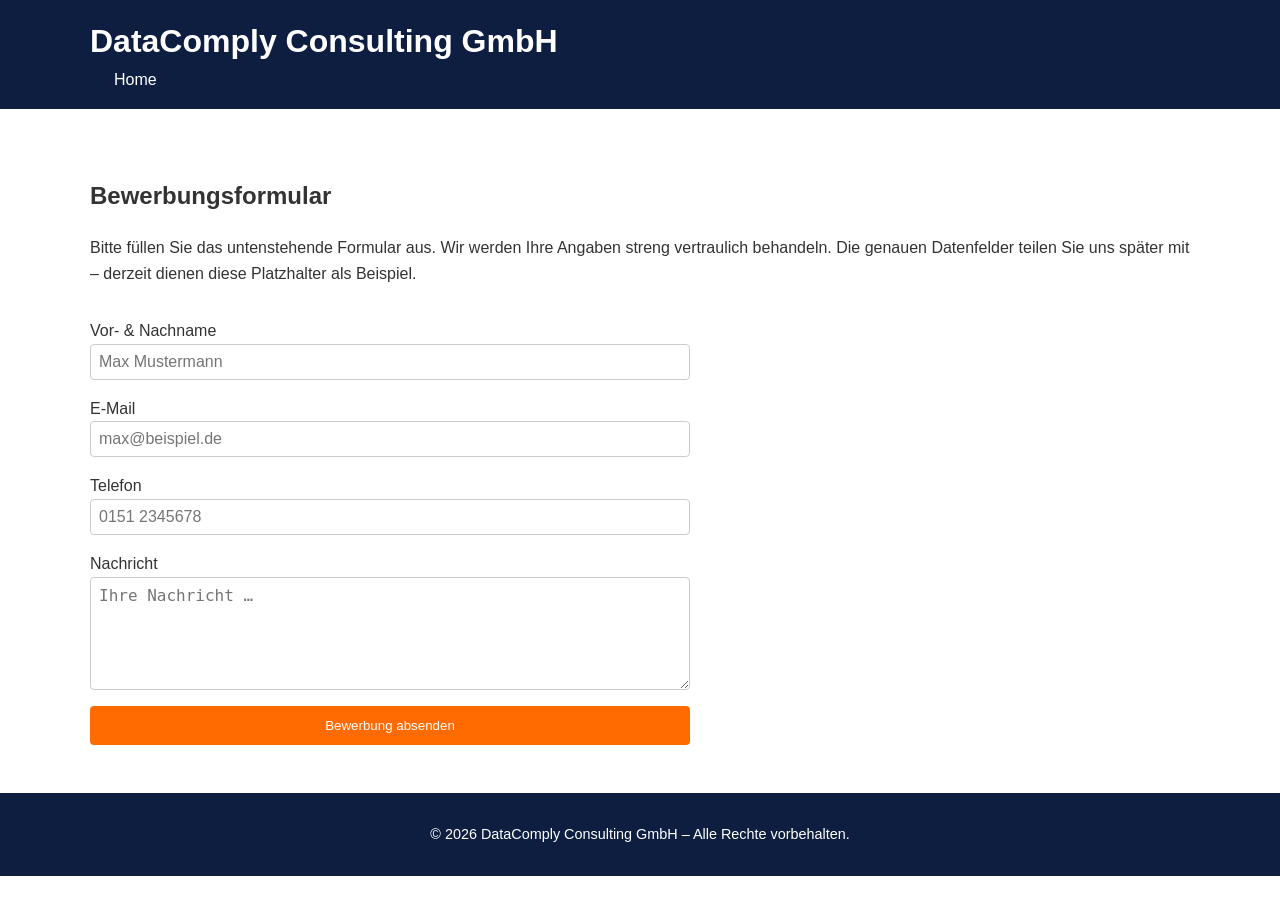
==== bewerbung.html @ 9cd99112 "Create initial website structure with home and application pages Co-authored-by: kontakt <kontakt@it" ====
<!DOCTYPE html>
<html lang="de">
<head>
    <meta charset="UTF-8" />
    <meta http-equiv="X-UA-Compatible" content="IE=edge" />
    <meta name="viewport" content="width=device-width, initial-scale=1.0" />
    <title>Bewerbung – DataComply Consulting GmbH</title>
    <link rel="stylesheet" href="style.css" />
</head>
<body>
    <header class="navbar">
        <div class="container">
            <h1 class="logo">DataComply Consulting GmbH</h1>
            <nav>
                <a href="index.html">Home</a>
            </nav>
        </div>
    </header>

    <section class="section">
        <div class="container">
            <h2>Bewerbungsformular</h2>
            <p>
                Bitte füllen Sie das untenstehende Formular aus. Wir werden Ihre Angaben
                streng vertraulich behandeln. Die genauen Datenfelder teilen Sie uns
                später mit – derzeit dienen diese Platzhalter als Beispiel.
            </p>
            <form action="#" method="post" class="application-form">
                <label>Vor- &amp; Nachname
                    <input type="text" name="name" placeholder="Max Mustermann" required />
                </label>
                <label>E-Mail
                    <input type="email" name="email" placeholder="max@beispiel.de" required />
                </label>
                <label>Telefon
                    <input type="tel" name="phone" placeholder="0151 2345678" />
                </label>
                <label>Nachricht
                    <textarea name="message" rows="5" placeholder="Ihre Nachricht …"></textarea>
                </label>
                <!-- Weitere Felder werden später ergänzt -->
                <button type="submit" class="btn btn-primary">Bewerbung absenden</button>
            </form>
        </div>
    </section>

    <footer class="footer">
        <div class="container">
            <p>&copy; <span id="year"></span> DataComply Consulting GmbH – Alle Rechte vorbehalten.</p>
        </div>
    </footer>

    <script>
        document.getElementById("year").textContent = new Date().getFullYear();
    </script>
</body>
</html>
---- style.css ----
/* Basic CSS for DataComply Consulting GmbH */
body {
    margin: 0;
    font-family: "Segoe UI", Roboto, Arial, sans-serif;
    color: #333;
    line-height: 1.6;
}

.container {
    width: 90%;
    max-width: 1100px;
    margin: 0 auto;
}

.navbar {
    background: #0e1e40;
    color: #fff;
    padding: 1rem 0;
}
.navbar .logo {
    margin: 0;
}
.navbar nav a {
    color: #fff;
    margin-left: 1.5rem;
    text-decoration: none;
    font-weight: 500;
}

.hero {
    background: linear-gradient(120deg, #0e1e40, #1b3b7d);
    color: #fff;
    padding: 4rem 0;
    text-align: center;
}
.hero h2 {
    margin-top: 0;
    font-size: 2.5rem;
}
.hero p {
    font-size: 1.1rem;
    margin-bottom: 2rem;
}

.section {
    padding: 3rem 0;
}
.section-alt {
    background: #f7f9fc;
}
.services-list {
    list-style: none;
    padding: 0;
}
.services-list li {
    margin-bottom: 0.75rem;
    padding-left: 1.2rem;
    position: relative;
}
.services-list li::before {
    content: "✔";
    color: #1b3b7d;
    position: absolute;
    left: 0;
}

.footer {
    background: #0e1e40;
    color: #fff;
    text-align: center;
    padding: 1rem 0;
    font-size: 0.9rem;
}

/* Buttons */
.btn {
    display: inline-block;
    padding: 0.75rem 1.5rem;
    border: none;
    border-radius: 4px;
    cursor: pointer;
    text-decoration: none;
}
.btn-primary {
    background: #ff6b00;
    color: #fff;
}
.btn-primary:hover {
    background: #e65f00;
}
.btn-lg {
    font-size: 1.1rem;
}

/* Form */
.application-form {
    display: grid;
    gap: 1rem;
    max-width: 600px;
    margin-top: 2rem;
}
.application-form label {
    display: flex;
    flex-direction: column;
    font-weight: 500;
}
.application-form input,
.application-form textarea {
    padding: 0.5rem;
    font-size: 1rem;
    border: 1px solid #ccc;
    border-radius: 4px;
}
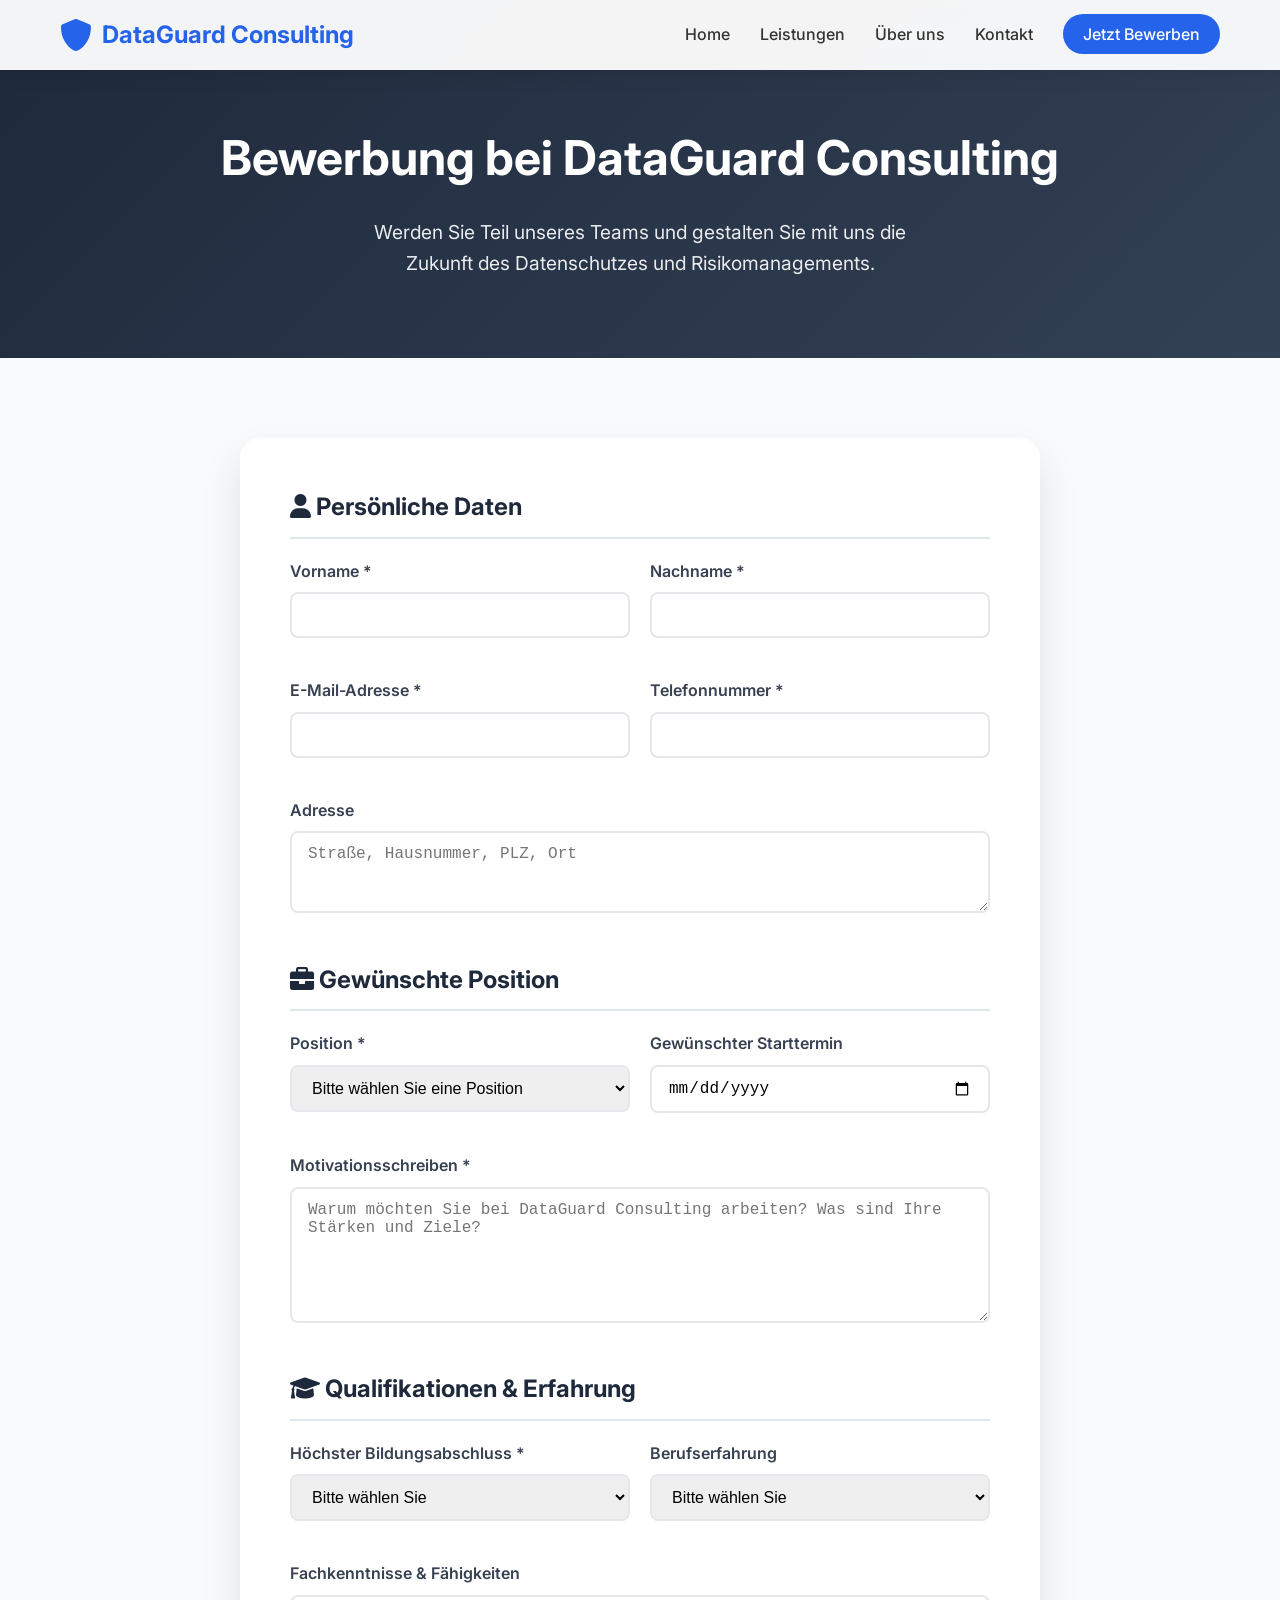
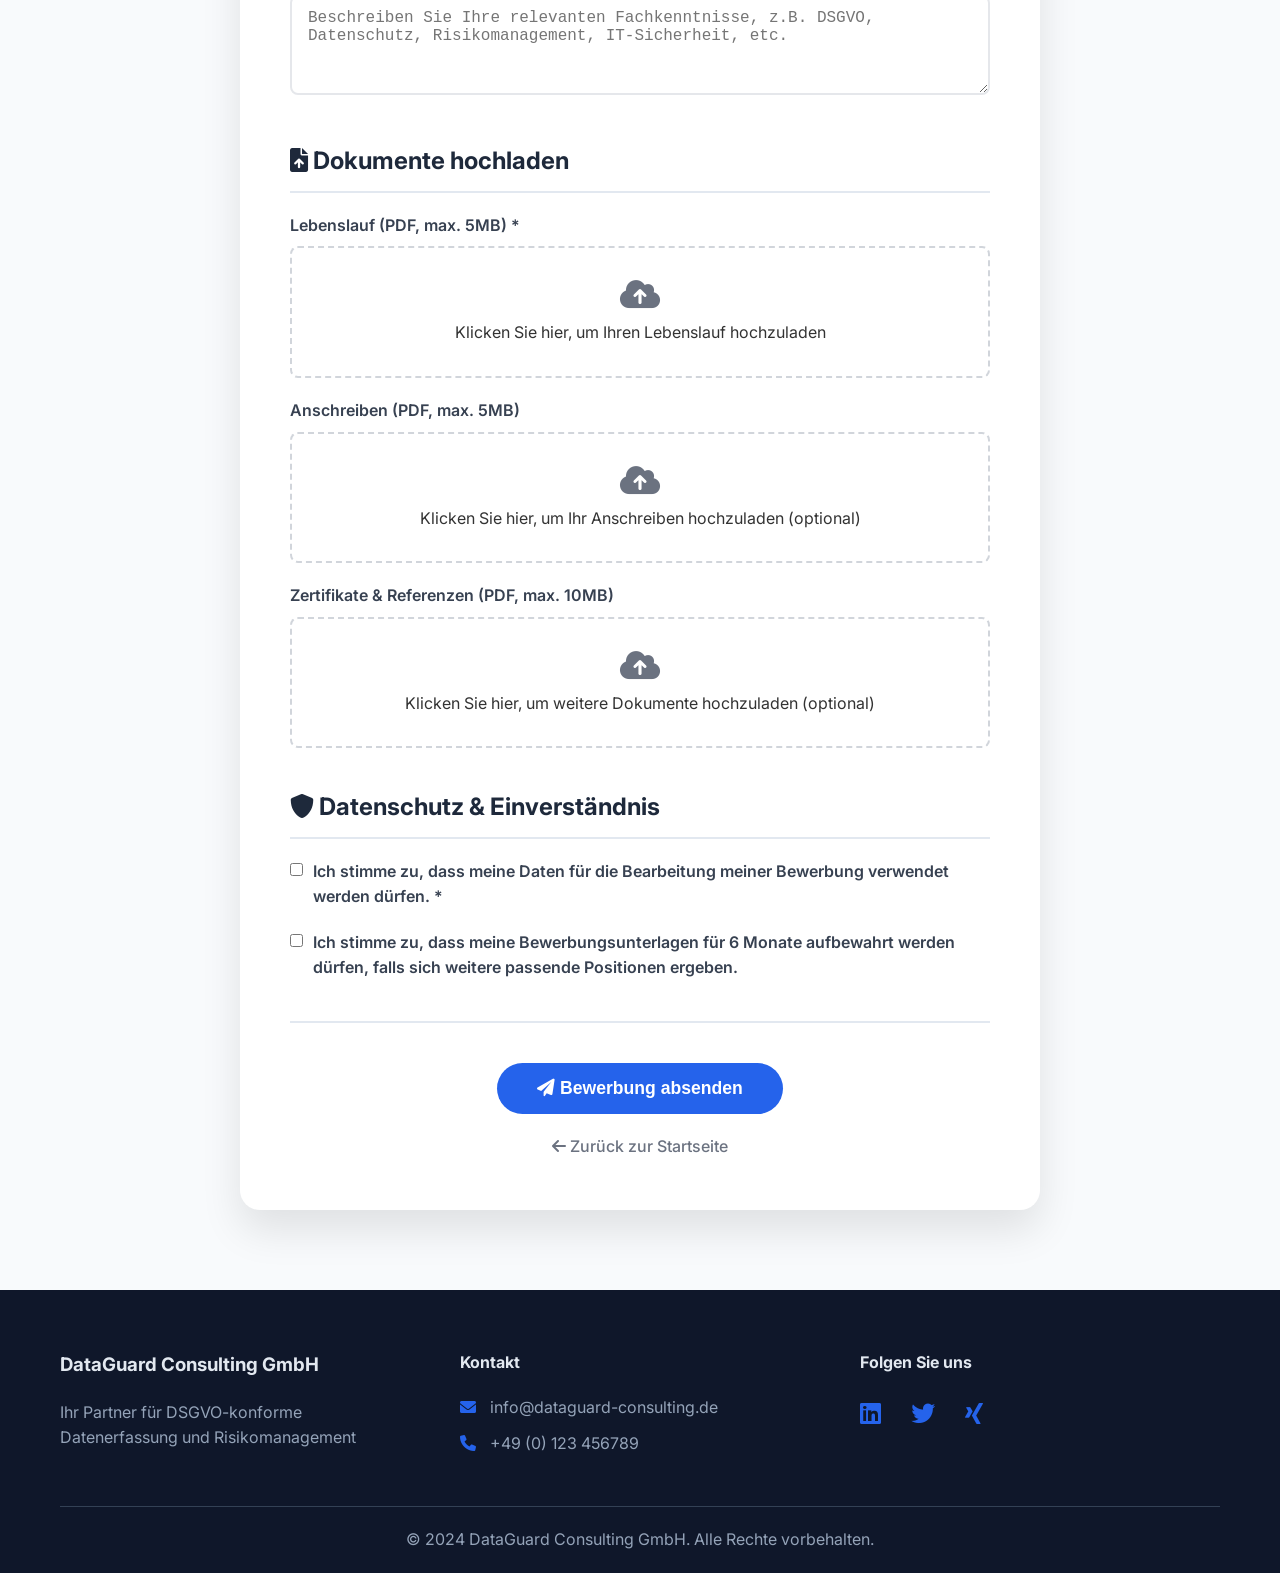
==== commit 4a6ce850: "Create initial project structure with landing page and application form Co-authored-by: kontakt <kon" ====
--- a/bewerbung.html
+++ b/bewerbung.html
@@ -1,57 +1,442 @@
 <!DOCTYPE html>
 <html lang="de">
 <head>
-    <meta charset="UTF-8" />
-    <meta http-equiv="X-UA-Compatible" content="IE=edge" />
-    <meta name="viewport" content="width=device-width, initial-scale=1.0" />
-    <title>Bewerbung – DataComply Consulting GmbH</title>
-    <link rel="stylesheet" href="style.css" />
+    <meta charset="UTF-8">
+    <meta name="viewport" content="width=device-width, initial-scale=1.0">
+    <title>Bewerbung - DataGuard Consulting</title>
+    <link rel="stylesheet" href="styles.css">
+    <link href="https://fonts.googleapis.com/css2?family=Inter:wght@300;400;500;600;700&display=swap" rel="stylesheet">
+    <link rel="stylesheet" href="https://cdnjs.cloudflare.com/ajax/libs/font-awesome/6.0.0/css/all.min.css">
+    <style>
+        .application-hero {
+            background: linear-gradient(135deg, #1e293b, #334155);
+            color: white;
+            padding: 120px 0 80px;
+            text-align: center;
+        }
+        
+        .application-hero h1 {
+            font-size: 3rem;
+            margin-bottom: 20px;
+        }
+        
+        .application-hero p {
+            font-size: 1.2rem;
+            opacity: 0.9;
+            max-width: 600px;
+            margin: 0 auto;
+        }
+        
+        .application-form {
+            padding: 80px 0;
+            background: #f8fafc;
+        }
+        
+        .form-container {
+            max-width: 800px;
+            margin: 0 auto;
+            background: white;
+            padding: 50px;
+            border-radius: 20px;
+            box-shadow: 0 20px 40px rgba(0, 0, 0, 0.1);
+        }
+        
+        .form-section {
+            margin-bottom: 40px;
+        }
+        
+        .form-section h3 {
+            color: #1e293b;
+            margin-bottom: 20px;
+            font-size: 1.5rem;
+            border-bottom: 2px solid #e2e8f0;
+            padding-bottom: 10px;
+        }
+        
+        .form-row {
+            display: grid;
+            grid-template-columns: 1fr 1fr;
+            gap: 20px;
+            margin-bottom: 20px;
+        }
+        
+        .form-group {
+            margin-bottom: 20px;
+        }
+        
+        .form-group label {
+            display: block;
+            margin-bottom: 8px;
+            font-weight: 600;
+            color: #374151;
+        }
+        
+        .form-group input,
+        .form-group select,
+        .form-group textarea {
+            width: 100%;
+            padding: 12px 16px;
+            border: 2px solid #e5e7eb;
+            border-radius: 8px;
+            font-size: 1rem;
+            transition: border-color 0.3s ease;
+        }
+        
+        .form-group input:focus,
+        .form-group select:focus,
+        .form-group textarea:focus {
+            outline: none;
+            border-color: #2563eb;
+            box-shadow: 0 0 0 3px rgba(37, 99, 235, 0.1);
+        }
+        
+        .form-group.full-width {
+            grid-column: 1 / -1;
+        }
+        
+        .file-upload {
+            border: 2px dashed #d1d5db;
+            padding: 30px;
+            text-align: center;
+            border-radius: 8px;
+            cursor: pointer;
+            transition: all 0.3s ease;
+        }
+        
+        .file-upload:hover {
+            border-color: #2563eb;
+            background: #f8fafc;
+        }
+        
+        .file-upload i {
+            font-size: 2rem;
+            color: #6b7280;
+            margin-bottom: 10px;
+        }
+        
+        .submit-section {
+            text-align: center;
+            margin-top: 40px;
+            padding-top: 40px;
+            border-top: 2px solid #e2e8f0;
+        }
+        
+        .btn-submit {
+            background: #2563eb;
+            color: white;
+            padding: 15px 40px;
+            border: none;
+            border-radius: 30px;
+            font-size: 1.1rem;
+            font-weight: 600;
+            cursor: pointer;
+            transition: all 0.3s ease;
+        }
+        
+        .btn-submit:hover {
+            background: #1d4ed8;
+            transform: translateY(-2px);
+            box-shadow: 0 10px 25px rgba(37, 99, 235, 0.3);
+        }
+        
+        .back-link {
+            display: inline-block;
+            margin-top: 20px;
+            color: #6b7280;
+            text-decoration: none;
+            font-weight: 500;
+        }
+        
+        .back-link:hover {
+            color: #2563eb;
+        }
+        
+        @media (max-width: 768px) {
+            .form-container {
+                padding: 30px 20px;
+                margin: 20px;
+            }
+            
+            .form-row {
+                grid-template-columns: 1fr;
+            }
+            
+            .application-hero h1 {
+                font-size: 2.5rem;
+            }
+        }
+    </style>
 </head>
 <body>
-    <header class="navbar">
+    <!-- Navigation -->
+    <nav class="navbar">
+        <div class="nav-container">
+            <div class="nav-logo">
+                <i class="fas fa-shield-alt"></i>
+                <span>DataGuard Consulting</span>
+            </div>
+            <ul class="nav-menu">
+                <li><a href="index.html">Home</a></li>
+                <li><a href="index.html#services">Leistungen</a></li>
+                <li><a href="index.html#about">Über uns</a></li>
+                <li><a href="index.html#contact">Kontakt</a></li>
+                <li><a href="bewerbung.html" class="nav-cta">Jetzt Bewerben</a></li>
+            </ul>
+            <div class="hamburger">
+                <span></span>
+                <span></span>
+                <span></span>
+            </div>
+        </div>
+    </nav>
+
+    <!-- Application Hero -->
+    <section class="application-hero">
         <div class="container">
-            <h1 class="logo">DataComply Consulting GmbH</h1>
-            <nav>
-                <a href="index.html">Home</a>
-            </nav>
-        </div>
-    </header>
-
-    <section class="section">
-        <div class="container">
-            <h2>Bewerbungsformular</h2>
-            <p>
-                Bitte füllen Sie das untenstehende Formular aus. Wir werden Ihre Angaben
-                streng vertraulich behandeln. Die genauen Datenfelder teilen Sie uns
-                später mit – derzeit dienen diese Platzhalter als Beispiel.
-            </p>
-            <form action="#" method="post" class="application-form">
-                <label>Vor- &amp; Nachname
-                    <input type="text" name="name" placeholder="Max Mustermann" required />
-                </label>
-                <label>E-Mail
-                    <input type="email" name="email" placeholder="max@beispiel.de" required />
-                </label>
-                <label>Telefon
-                    <input type="tel" name="phone" placeholder="0151 2345678" />
-                </label>
-                <label>Nachricht
-                    <textarea name="message" rows="5" placeholder="Ihre Nachricht …"></textarea>
-                </label>
-                <!-- Weitere Felder werden später ergänzt -->
-                <button type="submit" class="btn btn-primary">Bewerbung absenden</button>
-            </form>
+            <h1>Bewerbung bei DataGuard Consulting</h1>
+            <p>Werden Sie Teil unseres Teams und gestalten Sie mit uns die Zukunft des Datenschutzes und Risikomanagements.</p>
         </div>
     </section>
 
+    <!-- Application Form -->
+    <section class="application-form">
+        <div class="container">
+            <div class="form-container">
+                <form id="applicationForm" enctype="multipart/form-data">
+                    <!-- Persönliche Daten -->
+                    <div class="form-section">
+                        <h3><i class="fas fa-user"></i> Persönliche Daten</h3>
+                        <div class="form-row">
+                            <div class="form-group">
+                                <label for="firstName">Vorname *</label>
+                                <input type="text" id="firstName" name="firstName" required>
+                            </div>
+                            <div class="form-group">
+                                <label for="lastName">Nachname *</label>
+                                <input type="text" id="lastName" name="lastName" required>
+                            </div>
+                        </div>
+                        <div class="form-row">
+                            <div class="form-group">
+                                <label for="email">E-Mail-Adresse *</label>
+                                <input type="email" id="email" name="email" required>
+                            </div>
+                            <div class="form-group">
+                                <label for="phone">Telefonnummer *</label>
+                                <input type="tel" id="phone" name="phone" required>
+                            </div>
+                        </div>
+                        <div class="form-group full-width">
+                            <label for="address">Adresse</label>
+                            <textarea id="address" name="address" rows="3" placeholder="Straße, Hausnummer, PLZ, Ort"></textarea>
+                        </div>
+                    </div>
+
+                    <!-- Position -->
+                    <div class="form-section">
+                        <h3><i class="fas fa-briefcase"></i> Gewünschte Position</h3>
+                        <div class="form-row">
+                            <div class="form-group">
+                                <label for="position">Position *</label>
+                                <select id="position" name="position" required>
+                                    <option value="">Bitte wählen Sie eine Position</option>
+                                    <option value="datenschutz-berater">Datenschutz-Berater/in</option>
+                                    <option value="risikomanager">Risikomanager/in</option>
+                                    <option value="datenanalyst">Datenanalyst/in</option>
+                                    <option value="compliance-spezialist">Compliance-Spezialist/in</option>
+                                    <option value="it-berater">IT-Berater/in</option>
+                                    <option value="praktikant">Praktikant/in</option>
+                                    <option value="werkstudent">Werkstudent/in</option>
+                                    <option value="sonstiges">Sonstiges</option>
+                                </select>
+                            </div>
+                            <div class="form-group">
+                                <label for="startDate">Gewünschter Starttermin</label>
+                                <input type="date" id="startDate" name="startDate">
+                            </div>
+                        </div>
+                        <div class="form-group full-width">
+                            <label for="motivation">Motivationsschreiben *</label>
+                            <textarea id="motivation" name="motivation" rows="6" placeholder="Warum möchten Sie bei DataGuard Consulting arbeiten? Was sind Ihre Stärken und Ziele?" required></textarea>
+                        </div>
+                    </div>
+
+                    <!-- Qualifikationen -->
+                    <div class="form-section">
+                        <h3><i class="fas fa-graduation-cap"></i> Qualifikationen & Erfahrung</h3>
+                        <div class="form-row">
+                            <div class="form-group">
+                                <label for="education">Höchster Bildungsabschluss *</label>
+                                <select id="education" name="education" required>
+                                    <option value="">Bitte wählen Sie</option>
+                                    <option value="abitur">Abitur</option>
+                                    <option value="fachhochschulreife">Fachhochschulreife</option>
+                                    <option value="bachelor">Bachelor</option>
+                                    <option value="master">Master</option>
+                                    <option value="promotion">Promotion</option>
+                                    <option value="ausbildung">Ausbildung</option>
+                                    <option value="sonstiges">Sonstiges</option>
+                                </select>
+                            </div>
+                            <div class="form-group">
+                                <label for="experience">Berufserfahrung</label>
+                                <select id="experience" name="experience">
+                                    <option value="">Bitte wählen Sie</option>
+                                    <option value="keine">Keine</option>
+                                    <option value="1-2">1-2 Jahre</option>
+                                    <option value="3-5">3-5 Jahre</option>
+                                    <option value="6-10">6-10 Jahre</option>
+                                    <option value="10+">Über 10 Jahre</option>
+                                </select>
+                            </div>
+                        </div>
+                        <div class="form-group full-width">
+                            <label for="skills">Fachkenntnisse & Fähigkeiten</label>
+                            <textarea id="skills" name="skills" rows="4" placeholder="Beschreiben Sie Ihre relevanten Fachkenntnisse, z.B. DSGVO, Datenschutz, Risikomanagement, IT-Sicherheit, etc."></textarea>
+                        </div>
+                    </div>
+
+                    <!-- Dokumente -->
+                    <div class="form-section">
+                        <h3><i class="fas fa-file-upload"></i> Dokumente hochladen</h3>
+                        <div class="form-group full-width">
+                            <label for="cv">Lebenslauf (PDF, max. 5MB) *</label>
+                            <div class="file-upload" onclick="document.getElementById('cv').click()">
+                                <i class="fas fa-cloud-upload-alt"></i>
+                                <p>Klicken Sie hier, um Ihren Lebenslauf hochzuladen</p>
+                                <input type="file" id="cv" name="cv" accept=".pdf" style="display: none;" required>
+                            </div>
+                        </div>
+                        <div class="form-group full-width">
+                            <label for="coverLetter">Anschreiben (PDF, max. 5MB)</label>
+                            <div class="file-upload" onclick="document.getElementById('coverLetter').click()">
+                                <i class="fas fa-cloud-upload-alt"></i>
+                                <p>Klicken Sie hier, um Ihr Anschreiben hochzuladen (optional)</p>
+                                <input type="file" id="coverLetter" name="coverLetter" accept=".pdf" style="display: none;">
+                            </div>
+                        </div>
+                        <div class="form-group full-width">
+                            <label for="certificates">Zertifikate & Referenzen (PDF, max. 10MB)</label>
+                            <div class="file-upload" onclick="document.getElementById('certificates').click()">
+                                <i class="fas fa-cloud-upload-alt"></i>
+                                <p>Klicken Sie hier, um weitere Dokumente hochzuladen (optional)</p>
+                                <input type="file" id="certificates" name="certificates" accept=".pdf" multiple style="display: none;">
+                            </div>
+                        </div>
+                    </div>
+
+                    <!-- Datenschutz -->
+                    <div class="form-section">
+                        <h3><i class="fas fa-shield-alt"></i> Datenschutz & Einverständnis</h3>
+                        <div class="form-group full-width">
+                            <label style="display: flex; align-items: flex-start; gap: 10px; cursor: pointer;">
+                                <input type="checkbox" name="privacyConsent" required style="width: auto; margin-top: 4px;">
+                                <span>Ich stimme zu, dass meine Daten für die Bearbeitung meiner Bewerbung verwendet werden dürfen. *</span>
+                            </label>
+                        </div>
+                        <div class="form-group full-width">
+                            <label style="display: flex; align-items: flex-start; gap: 10px; cursor: pointer;">
+                                <input type="checkbox" name="retentionConsent" style="width: auto; margin-top: 4px;">
+                                <span>Ich stimme zu, dass meine Bewerbungsunterlagen für 6 Monate aufbewahrt werden dürfen, falls sich weitere passende Positionen ergeben.</span>
+                            </label>
+                        </div>
+                    </div>
+
+                    <!-- Submit -->
+                    <div class="submit-section">
+                        <button type="submit" class="btn-submit">
+                            <i class="fas fa-paper-plane"></i> Bewerbung absenden
+                        </button>
+                        <br>
+                        <a href="index.html" class="back-link">
+                            <i class="fas fa-arrow-left"></i> Zurück zur Startseite
+                        </a>
+                    </div>
+                </form>
+            </div>
+        </div>
+    </section>
+
+    <!-- Footer -->
     <footer class="footer">
         <div class="container">
-            <p>&copy; <span id="year"></span> DataComply Consulting GmbH – Alle Rechte vorbehalten.</p>
+            <div class="footer-content">
+                <div class="footer-section">
+                    <h3>DataGuard Consulting GmbH</h3>
+                    <p>Ihr Partner für DSGVO-konforme Datenerfassung und Risikomanagement</p>
+                </div>
+                <div class="footer-section">
+                    <h4>Kontakt</h4>
+                    <p><i class="fas fa-envelope"></i> info@dataguard-consulting.de</p>
+                    <p><i class="fas fa-phone"></i> +49 (0) 123 456789</p>
+                </div>
+                <div class="footer-section">
+                    <h4>Folgen Sie uns</h4>
+                    <div class="social-links">
+                        <a href="#"><i class="fab fa-linkedin"></i></a>
+                        <a href="#"><i class="fab fa-twitter"></i></a>
+                        <a href="#"><i class="fab fa-xing"></i></a>
+                    </div>
+                </div>
+            </div>
+            <div class="footer-bottom">
+                <p>&copy; 2024 DataGuard Consulting GmbH. Alle Rechte vorbehalten.</p>
+            </div>
         </div>
     </footer>
 
+    <script src="script.js"></script>
     <script>
-        document.getElementById("year").textContent = new Date().getFullYear();
+        // File Upload Handling
+        document.addEventListener('DOMContentLoaded', function() {
+            const fileInputs = document.querySelectorAll('input[type="file"]');
+            
+            fileInputs.forEach(input => {
+                input.addEventListener('change', function(e) {
+                    const file = e.target.files[0];
+                    if (file) {
+                        const fileUpload = this.parentElement;
+                        const icon = fileUpload.querySelector('i');
+                        const text = fileUpload.querySelector('p');
+                        
+                        icon.className = 'fas fa-check-circle';
+                        icon.style.color = '#10b981';
+                        text.textContent = `Ausgewählt: ${file.name}`;
+                    }
+                });
+            });
+            
+            // Form Submission
+            document.getElementById('applicationForm').addEventListener('submit', function(e) {
+                e.preventDefault();
+                
+                const formData = new FormData(this);
+                const errors = validateForm(formData);
+                
+                if (errors.length > 0) {
+                    showErrorMessage(errors.join(', '));
+                    return;
+                }
+                
+                // Hier würde normalerweise die Formularverarbeitung stattfinden
+                // Für Demo-Zwecke zeigen wir eine Erfolgsmeldung
+                showSuccessMessage('Vielen Dank für Ihre Bewerbung! Wir werden uns innerhalb von 3-5 Werktagen bei Ihnen melden.');
+                
+                // Formular zurücksetzen
+                this.reset();
+                
+                // File upload Anzeigen zurücksetzen
+                document.querySelectorAll('.file-upload').forEach(upload => {
+                    const icon = upload.querySelector('i');
+                    const text = upload.querySelector('p');
+                    icon.className = 'fas fa-cloud-upload-alt';
+                    icon.style.color = '#6b7280';
+                    text.textContent = upload.querySelector('input').hasAttribute('required') ? 
+                        'Klicken Sie hier, um Ihre Datei hochzuladen' : 
+                        'Klicken Sie hier, um Ihre Datei hochzuladen (optional)';
+                });
+            });
+        });
     </script>
 </body>
 </html>
--- a/styles.css
+++ b/styles.css
@@ -0,0 +1,422 @@
+/* Reset und Basis-Styles */
+* {
+    margin: 0;
+    padding: 0;
+    box-sizing: border-box;
+}
+
+body {
+    font-family: 'Inter', sans-serif;
+    line-height: 1.6;
+    color: #333;
+    overflow-x: hidden;
+}
+
+.container {
+    max-width: 1200px;
+    margin: 0 auto;
+    padding: 0 20px;
+}
+
+/* Navigation */
+.navbar {
+    background: rgba(255, 255, 255, 0.95);
+    backdrop-filter: blur(10px);
+    position: fixed;
+    top: 0;
+    width: 100%;
+    z-index: 1000;
+    box-shadow: 0 2px 20px rgba(0, 0, 0, 0.1);
+    transition: all 0.3s ease;
+}
+
+.nav-container {
+    max-width: 1200px;
+    margin: 0 auto;
+    padding: 0 20px;
+    display: flex;
+    justify-content: space-between;
+    align-items: center;
+    height: 70px;
+}
+
+.nav-logo {
+    display: flex;
+    align-items: center;
+    gap: 10px;
+    font-size: 1.5rem;
+    font-weight: 700;
+    color: #2563eb;
+}
+
+.nav-logo i {
+    font-size: 2rem;
+}
+
+.nav-menu {
+    display: flex;
+    list-style: none;
+    gap: 30px;
+    align-items: center;
+}
+
+.nav-menu a {
+    text-decoration: none;
+    color: #333;
+    font-weight: 500;
+    transition: color 0.3s ease;
+}
+
+.nav-menu a:hover {
+    color: #2563eb;
+}
+
+.nav-cta {
+    background: #2563eb;
+    color: white !important;
+    padding: 10px 20px;
+    border-radius: 25px;
+    transition: all 0.3s ease;
+}
+
+.nav-cta:hover {
+    background: #1d4ed8;
+    transform: translateY(-2px);
+}
+
+.hamburger {
+    display: none;
+    flex-direction: column;
+    cursor: pointer;
+}
+
+.hamburger span {
+    width: 25px;
+    height: 3px;
+    background: #333;
+    margin: 3px 0;
+    transition: 0.3s;
+}
+
+/* Hero Section */
+.hero {
+    padding: 120px 0 80px;
+    background: linear-gradient(135deg, #667eea 0%, #764ba2 100%);
+    color: white;
+    min-height: 100vh;
+    display: flex;
+    align-items: center;
+}
+
+.hero-container {
+    max-width: 1200px;
+    margin: 0 auto;
+    padding: 0 20px;
+    display: grid;
+    grid-template-columns: 1fr 1fr;
+    gap: 60px;
+    align-items: center;
+}
+
+.hero-content h1 {
+    font-size: 3rem;
+    font-weight: 700;
+    margin-bottom: 20px;
+    line-height: 1.2;
+}
+
+.hero-content p {
+    font-size: 1.2rem;
+    margin-bottom: 30px;
+    opacity: 0.9;
+}
+
+.hero-buttons {
+    display: flex;
+    gap: 20px;
+    flex-wrap: wrap;
+}
+
+.btn {
+    display: inline-block;
+    padding: 15px 30px;
+    text-decoration: none;
+    border-radius: 30px;
+    font-weight: 600;
+    transition: all 0.3s ease;
+    text-align: center;
+}
+
+.btn-primary {
+    background: #2563eb;
+    color: white;
+}
+
+.btn-primary:hover {
+    background: #1d4ed8;
+    transform: translateY(-3px);
+    box-shadow: 0 10px 25px rgba(37, 99, 235, 0.3);
+}
+
+.btn-secondary {
+    background: transparent;
+    color: white;
+    border: 2px solid white;
+}
+
+.btn-secondary:hover {
+    background: white;
+    color: #333;
+    transform: translateY(-3px);
+}
+
+.btn-large {
+    padding: 18px 40px;
+    font-size: 1.1rem;
+}
+
+.hero-graphic {
+    display: flex;
+    justify-content: center;
+    align-items: center;
+    gap: 30px;
+    font-size: 4rem;
+    opacity: 0.8;
+}
+
+/* Services Section */
+.services {
+    padding: 80px 0;
+    background: #f8fafc;
+}
+
+.services h2 {
+    text-align: center;
+    font-size: 2.5rem;
+    margin-bottom: 50px;
+    color: #1e293b;
+}
+
+.services-grid {
+    display: grid;
+    grid-template-columns: repeat(auto-fit, minmax(280px, 1fr));
+    gap: 30px;
+}
+
+.service-card {
+    background: white;
+    padding: 40px 30px;
+    border-radius: 20px;
+    text-align: center;
+    box-shadow: 0 10px 30px rgba(0, 0, 0, 0.1);
+    transition: all 0.3s ease;
+}
+
+.service-card:hover {
+    transform: translateY(-10px);
+    box-shadow: 0 20px 40px rgba(0, 0, 0, 0.15);
+}
+
+.service-icon {
+    width: 80px;
+    height: 80px;
+    background: linear-gradient(135deg, #667eea, #764ba2);
+    border-radius: 50%;
+    display: flex;
+    align-items: center;
+    justify-content: center;
+    margin: 0 auto 20px;
+    font-size: 2rem;
+    color: white;
+}
+
+.service-card h3 {
+    font-size: 1.5rem;
+    margin-bottom: 15px;
+    color: #1e293b;
+}
+
+.service-card p {
+    color: #64748b;
+    line-height: 1.6;
+}
+
+/* About Section */
+.about {
+    padding: 80px 0;
+}
+
+.about-content {
+    display: grid;
+    grid-template-columns: 1fr 1fr;
+    gap: 60px;
+    align-items: center;
+}
+
+.about-text h2 {
+    font-size: 2.5rem;
+    margin-bottom: 20px;
+    color: #1e293b;
+}
+
+.about-text p {
+    margin-bottom: 20px;
+    color: #64748b;
+    font-size: 1.1rem;
+}
+
+.stats {
+    display: grid;
+    grid-template-columns: repeat(3, 1fr);
+    gap: 20px;
+    margin-top: 40px;
+}
+
+.stat {
+    text-align: center;
+}
+
+.stat h3 {
+    font-size: 2.5rem;
+    color: #2563eb;
+    margin-bottom: 5px;
+}
+
+.stat p {
+    color: #64748b;
+    font-weight: 500;
+}
+
+.about-graphic {
+    display: flex;
+    justify-content: center;
+    align-items: center;
+    font-size: 6rem;
+    color: #2563eb;
+    opacity: 0.8;
+}
+
+/* CTA Section */
+.cta {
+    padding: 80px 0;
+    background: linear-gradient(135deg, #1e293b, #334155);
+    color: white;
+    text-align: center;
+}
+
+.cta h2 {
+    font-size: 2.5rem;
+    margin-bottom: 20px;
+}
+
+.cta p {
+    font-size: 1.2rem;
+    margin-bottom: 30px;
+    opacity: 0.9;
+}
+
+/* Footer */
+.footer {
+    background: #0f172a;
+    color: white;
+    padding: 60px 0 20px;
+}
+
+.footer-content {
+    display: grid;
+    grid-template-columns: repeat(auto-fit, minmax(250px, 1fr));
+    gap: 40px;
+    margin-bottom: 40px;
+}
+
+.footer-section h3,
+.footer-section h4 {
+    margin-bottom: 20px;
+    color: #e2e8f0;
+}
+
+.footer-section p {
+    color: #94a3b8;
+    margin-bottom: 10px;
+}
+
+.footer-section i {
+    margin-right: 10px;
+    color: #2563eb;
+}
+
+.social-links {
+    display: flex;
+    gap: 20px;
+}
+
+.social-links a {
+    color: #94a3b8;
+    font-size: 1.5rem;
+    transition: color 0.3s ease;
+}
+
+.social-links a:hover {
+    color: #2563eb;
+}
+
+.footer-bottom {
+    border-top: 1px solid #334155;
+    padding-top: 20px;
+    text-align: center;
+    color: #94a3b8;
+}
+
+/* Responsive Design */
+@media (max-width: 768px) {
+    .hamburger {
+        display: flex;
+    }
+    
+    .nav-menu {
+        display: none;
+    }
+    
+    .hero-container {
+        grid-template-columns: 1fr;
+        text-align: center;
+        gap: 40px;
+    }
+    
+    .hero-content h1 {
+        font-size: 2.5rem;
+    }
+    
+    .hero-buttons {
+        justify-content: center;
+    }
+    
+    .about-content {
+        grid-template-columns: 1fr;
+        text-align: center;
+    }
+    
+    .stats {
+        grid-template-columns: 1fr;
+    }
+    
+    .services-grid {
+        grid-template-columns: 1fr;
+    }
+}
+
+@media (max-width: 480px) {
+    .hero-content h1 {
+        font-size: 2rem;
+    }
+    
+    .hero-buttons {
+        flex-direction: column;
+        align-items: center;
+    }
+    
+    .btn {
+        width: 100%;
+        max-width: 300px;
+    }
+}
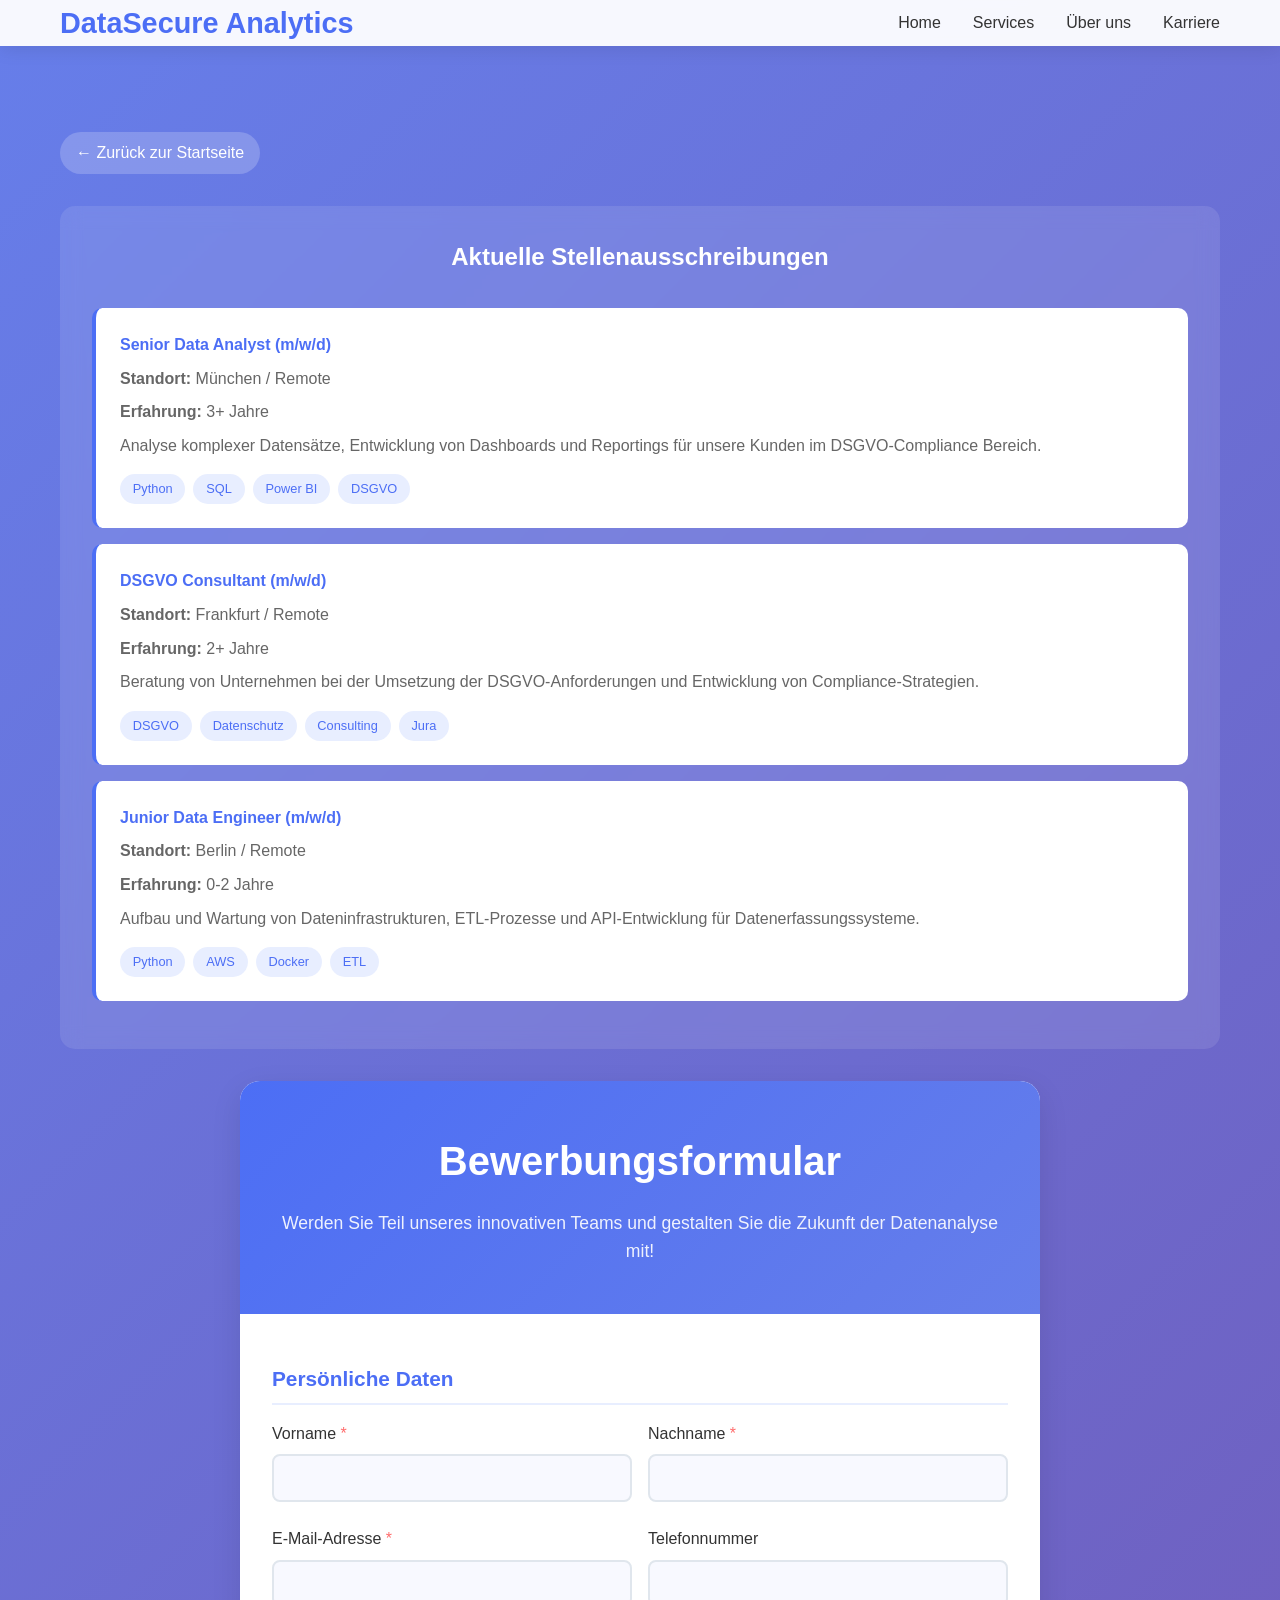
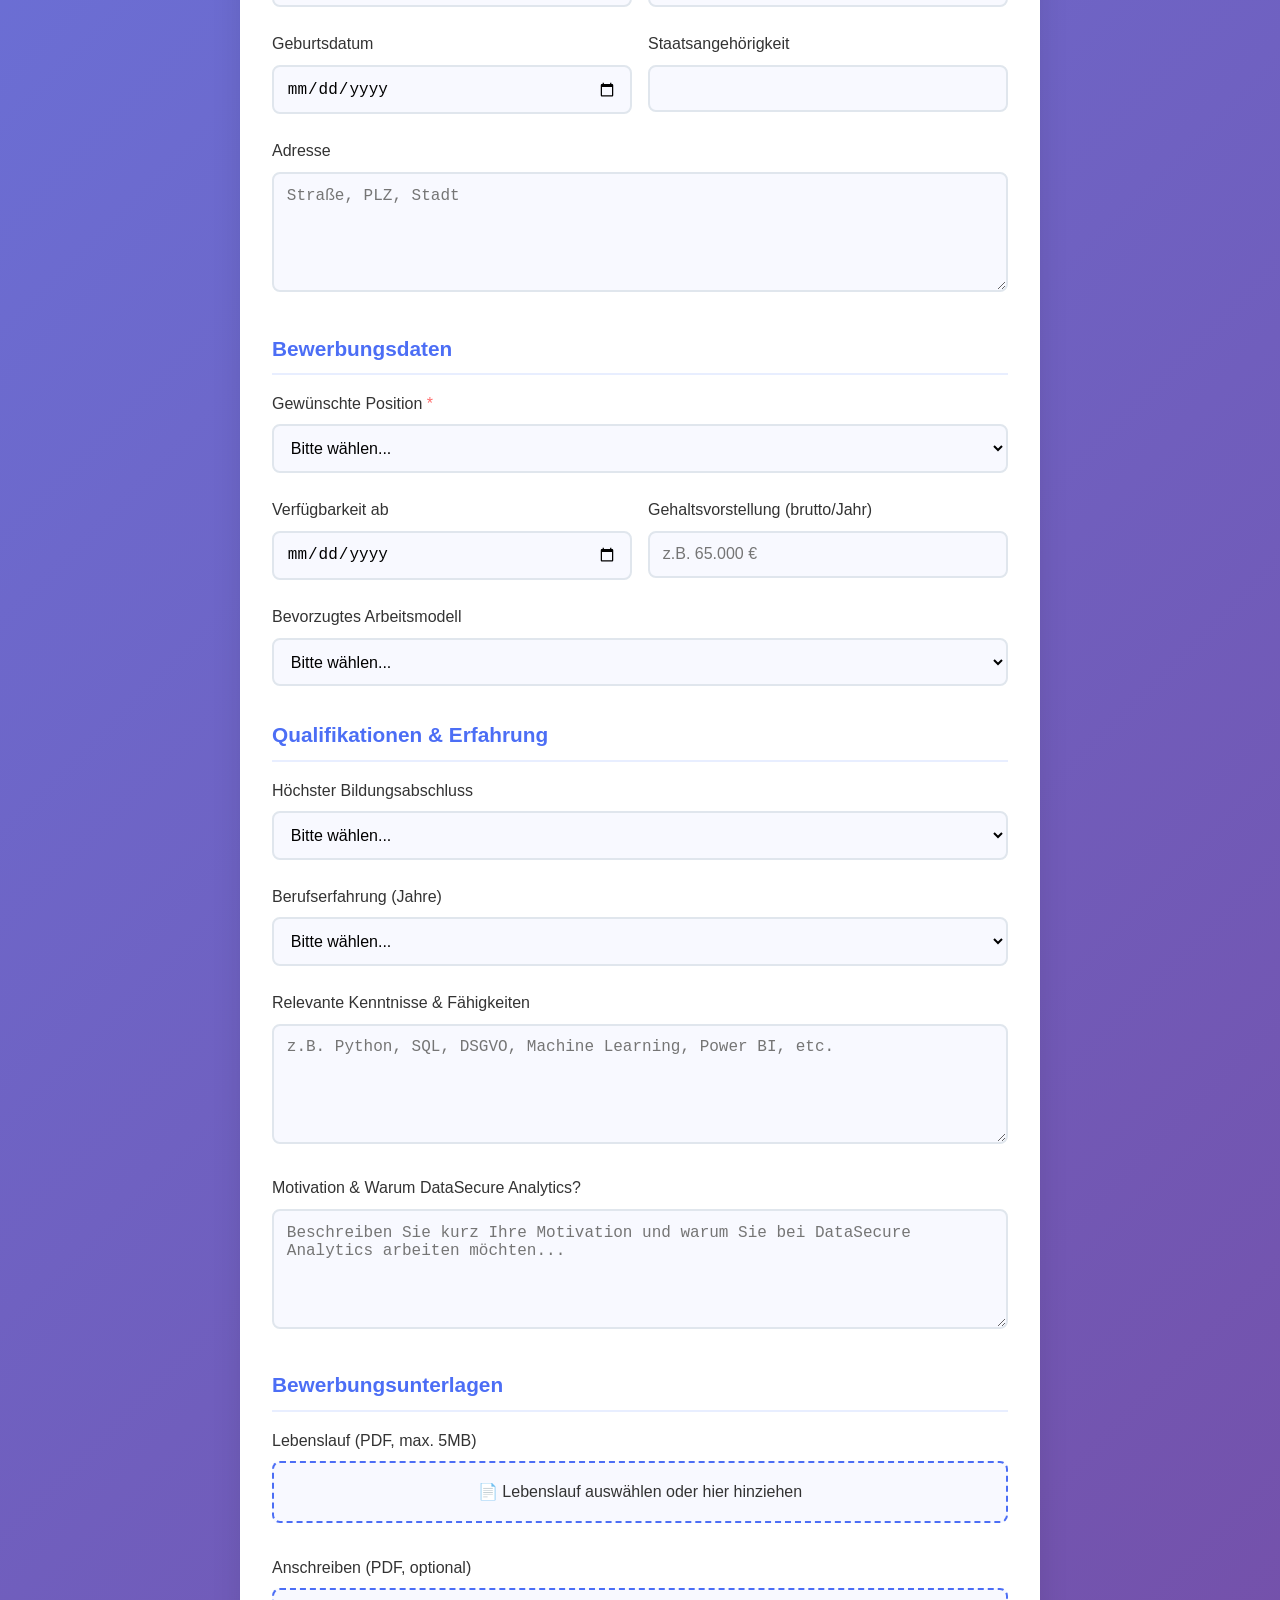
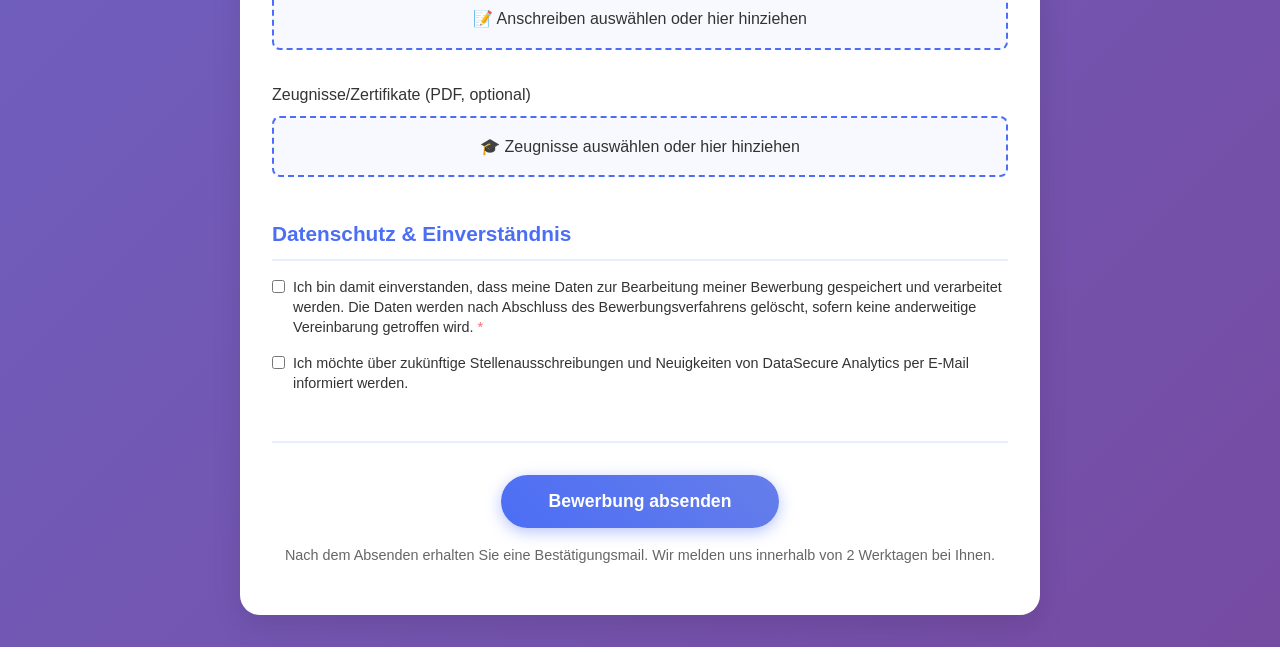
==== commit 0c76e855: "Create initial landing page and job application website for DataSecure Analytics Co-authored-by: kon" ====
--- a/bewerbung.html
+++ b/bewerbung.html
@@ -3,438 +3,604 @@
 <head>
     <meta charset="UTF-8">
     <meta name="viewport" content="width=device-width, initial-scale=1.0">
-    <title>Bewerbung - DataGuard Consulting</title>
-    <link rel="stylesheet" href="styles.css">
-    <link href="https://fonts.googleapis.com/css2?family=Inter:wght@300;400;500;600;700&display=swap" rel="stylesheet">
-    <link rel="stylesheet" href="https://cdnjs.cloudflare.com/ajax/libs/font-awesome/6.0.0/css/all.min.css">
+    <title>Karriere - DataSecure Analytics</title>
     <style>
-        .application-hero {
-            background: linear-gradient(135deg, #1e293b, #334155);
-            color: white;
-            padding: 120px 0 80px;
-            text-align: center;
-        }
-        
-        .application-hero h1 {
-            font-size: 3rem;
-            margin-bottom: 20px;
-        }
-        
-        .application-hero p {
-            font-size: 1.2rem;
-            opacity: 0.9;
-            max-width: 600px;
+        * {
+            margin: 0;
+            padding: 0;
+            box-sizing: border-box;
+        }
+
+        body {
+            font-family: 'Segoe UI', Tahoma, Geneva, Verdana, sans-serif;
+            line-height: 1.6;
+            color: #333;
+            background: linear-gradient(135deg, #667eea 0%, #764ba2 100%);
+            min-height: 100vh;
+        }
+
+        .container {
+            max-width: 1200px;
             margin: 0 auto;
-        }
-        
-        .application-form {
-            padding: 80px 0;
-            background: #f8fafc;
-        }
-        
+            padding: 0 20px;
+        }
+
+        /* Header */
+        header {
+            background: rgba(255, 255, 255, 0.95);
+            backdrop-filter: blur(10px);
+            box-shadow: 0 2px 20px rgba(0, 0, 0, 0.1);
+            position: fixed;
+            width: 100%;
+            top: 0;
+            z-index: 1000;
+        }
+
+        nav {
+            display: flex;
+            justify-content: space-between;
+            align-items: center;
+            padding: 1rem 0;
+        }
+
+        .logo {
+            font-size: 1.8rem;
+            font-weight: bold;
+            color: #4c6ef5;
+        }
+
+        .nav-links {
+            display: flex;
+            list-style: none;
+            gap: 2rem;
+        }
+
+        .nav-links a {
+            text-decoration: none;
+            color: #333;
+            font-weight: 500;
+            transition: color 0.3s ease;
+        }
+
+        .nav-links a:hover {
+            color: #4c6ef5;
+        }
+
+        /* Main Content */
+        .main-content {
+            margin-top: 100px;
+            padding: 2rem 0;
+        }
+
         .form-container {
+            background: white;
+            border-radius: 20px;
+            box-shadow: 0 10px 30px rgba(0, 0, 0, 0.1);
+            overflow: hidden;
             max-width: 800px;
             margin: 0 auto;
-            background: white;
-            padding: 50px;
-            border-radius: 20px;
-            box-shadow: 0 20px 40px rgba(0, 0, 0, 0.1);
-        }
-        
+        }
+
+        .form-header {
+            background: linear-gradient(135deg, #4c6ef5 0%, #667eea 100%);
+            color: white;
+            padding: 3rem 2rem;
+            text-align: center;
+        }
+
+        .form-header h1 {
+            font-size: 2.5rem;
+            margin-bottom: 1rem;
+        }
+
+        .form-header p {
+            font-size: 1.1rem;
+            opacity: 0.9;
+        }
+
+        .form-content {
+            padding: 3rem 2rem;
+        }
+
         .form-section {
-            margin-bottom: 40px;
-        }
-        
+            margin-bottom: 2rem;
+        }
+
         .form-section h3 {
-            color: #1e293b;
-            margin-bottom: 20px;
-            font-size: 1.5rem;
-            border-bottom: 2px solid #e2e8f0;
-            padding-bottom: 10px;
-        }
-        
+            color: #4c6ef5;
+            margin-bottom: 1rem;
+            font-size: 1.3rem;
+            border-bottom: 2px solid #e8eeff;
+            padding-bottom: 0.5rem;
+        }
+
+        .form-group {
+            margin-bottom: 1.5rem;
+        }
+
         .form-row {
             display: grid;
             grid-template-columns: 1fr 1fr;
-            gap: 20px;
-            margin-bottom: 20px;
-        }
-        
-        .form-group {
-            margin-bottom: 20px;
-        }
-        
-        .form-group label {
+            gap: 1rem;
+        }
+
+        label {
             display: block;
-            margin-bottom: 8px;
-            font-weight: 600;
-            color: #374151;
-        }
-        
-        .form-group input,
-        .form-group select,
-        .form-group textarea {
+            margin-bottom: 0.5rem;
+            font-weight: 500;
+            color: #333;
+        }
+
+        .required {
+            color: #ff6b6b;
+        }
+
+        input[type="text"],
+        input[type="email"],
+        input[type="tel"],
+        input[type="date"],
+        select,
+        textarea {
             width: 100%;
-            padding: 12px 16px;
-            border: 2px solid #e5e7eb;
+            padding: 0.8rem;
+            border: 2px solid #e0e6ed;
             border-radius: 8px;
             font-size: 1rem;
             transition: border-color 0.3s ease;
-        }
-        
-        .form-group input:focus,
-        .form-group select:focus,
-        .form-group textarea:focus {
+            background: #f8f9ff;
+        }
+
+        input:focus,
+        select:focus,
+        textarea:focus {
             outline: none;
-            border-color: #2563eb;
-            box-shadow: 0 0 0 3px rgba(37, 99, 235, 0.1);
-        }
-        
-        .form-group.full-width {
-            grid-column: 1 / -1;
-        }
-        
+            border-color: #4c6ef5;
+            background: white;
+        }
+
+        textarea {
+            resize: vertical;
+            min-height: 120px;
+        }
+
+        .checkbox-group {
+            display: flex;
+            align-items: flex-start;
+            gap: 0.5rem;
+            margin: 1rem 0;
+        }
+
+        .checkbox-group input[type="checkbox"] {
+            width: auto;
+            margin-top: 0.2rem;
+        }
+
+        .checkbox-group label {
+            margin-bottom: 0;
+            font-size: 0.9rem;
+            line-height: 1.4;
+        }
+
         .file-upload {
-            border: 2px dashed #d1d5db;
-            padding: 30px;
+            position: relative;
+            display: inline-block;
+            width: 100%;
+        }
+
+        .file-upload input[type="file"] {
+            position: absolute;
+            left: -9999px;
+        }
+
+        .file-upload-label {
+            display: block;
+            padding: 1rem;
+            background: #f8f9ff;
+            border: 2px dashed #4c6ef5;
+            border-radius: 8px;
             text-align: center;
-            border-radius: 8px;
             cursor: pointer;
             transition: all 0.3s ease;
         }
-        
-        .file-upload:hover {
-            border-color: #2563eb;
-            background: #f8fafc;
-        }
-        
-        .file-upload i {
-            font-size: 2rem;
-            color: #6b7280;
-            margin-bottom: 10px;
-        }
-        
+
+        .file-upload-label:hover {
+            background: #e8eeff;
+        }
+
         .submit-section {
             text-align: center;
-            margin-top: 40px;
-            padding-top: 40px;
-            border-top: 2px solid #e2e8f0;
-        }
-        
-        .btn-submit {
-            background: #2563eb;
+            margin-top: 3rem;
+            padding-top: 2rem;
+            border-top: 2px solid #e8eeff;
+        }
+
+        .submit-btn {
+            background: linear-gradient(45deg, #4c6ef5, #667eea);
             color: white;
-            padding: 15px 40px;
+            padding: 1rem 3rem;
             border: none;
-            border-radius: 30px;
+            border-radius: 50px;
             font-size: 1.1rem;
-            font-weight: 600;
+            font-weight: bold;
             cursor: pointer;
             transition: all 0.3s ease;
-        }
-        
-        .btn-submit:hover {
-            background: #1d4ed8;
-            transform: translateY(-2px);
-            box-shadow: 0 10px 25px rgba(37, 99, 235, 0.3);
-        }
-        
+            box-shadow: 0 4px 15px rgba(76, 110, 245, 0.4);
+        }
+
+        .submit-btn:hover {
+            transform: translateY(-3px);
+            box-shadow: 0 6px 20px rgba(76, 110, 245, 0.6);
+        }
+
         .back-link {
             display: inline-block;
-            margin-top: 20px;
-            color: #6b7280;
+            margin-bottom: 2rem;
+            color: white;
             text-decoration: none;
-            font-weight: 500;
-        }
-        
+            padding: 0.5rem 1rem;
+            background: rgba(255, 255, 255, 0.2);
+            border-radius: 25px;
+            transition: all 0.3s ease;
+        }
+
         .back-link:hover {
-            color: #2563eb;
-        }
-        
+            background: rgba(255, 255, 255, 0.3);
+        }
+
+        /* Job Listings */
+        .job-listings {
+            background: rgba(255, 255, 255, 0.1);
+            padding: 2rem;
+            border-radius: 15px;
+            margin-bottom: 2rem;
+            backdrop-filter: blur(10px);
+        }
+
+        .job-card {
+            background: white;
+            padding: 1.5rem;
+            border-radius: 10px;
+            margin-bottom: 1rem;
+            border-left: 4px solid #4c6ef5;
+        }
+
+        .job-card h4 {
+            color: #4c6ef5;
+            margin-bottom: 0.5rem;
+        }
+
+        .job-card p {
+            color: #666;
+            margin-bottom: 0.5rem;
+        }
+
+        .job-tags {
+            display: flex;
+            gap: 0.5rem;
+            flex-wrap: wrap;
+            margin-top: 1rem;
+        }
+
+        .job-tag {
+            background: #e8eeff;
+            color: #4c6ef5;
+            padding: 0.3rem 0.8rem;
+            border-radius: 15px;
+            font-size: 0.8rem;
+        }
+
+        /* Responsive */
         @media (max-width: 768px) {
-            .form-container {
-                padding: 30px 20px;
-                margin: 20px;
-            }
-            
             .form-row {
                 grid-template-columns: 1fr;
             }
             
-            .application-hero h1 {
-                font-size: 2.5rem;
+            .nav-links {
+                display: none;
+            }
+            
+            .form-content {
+                padding: 2rem 1rem;
             }
         }
     </style>
 </head>
 <body>
-    <!-- Navigation -->
-    <nav class="navbar">
-        <div class="nav-container">
-            <div class="nav-logo">
-                <i class="fas fa-shield-alt"></i>
-                <span>DataGuard Consulting</span>
-            </div>
-            <ul class="nav-menu">
+    <header>
+        <nav class="container">
+            <div class="logo">DataSecure Analytics</div>
+            <ul class="nav-links">
                 <li><a href="index.html">Home</a></li>
-                <li><a href="index.html#services">Leistungen</a></li>
+                <li><a href="index.html#services">Services</a></li>
                 <li><a href="index.html#about">Über uns</a></li>
-                <li><a href="index.html#contact">Kontakt</a></li>
-                <li><a href="bewerbung.html" class="nav-cta">Jetzt Bewerben</a></li>
+                <li><a href="bewerbung.html">Karriere</a></li>
             </ul>
-            <div class="hamburger">
-                <span></span>
-                <span></span>
-                <span></span>
-            </div>
-        </div>
-    </nav>
-
-    <!-- Application Hero -->
-    <section class="application-hero">
+        </nav>
+    </header>
+
+    <main class="main-content">
         <div class="container">
-            <h1>Bewerbung bei DataGuard Consulting</h1>
-            <p>Werden Sie Teil unseres Teams und gestalten Sie mit uns die Zukunft des Datenschutzes und Risikomanagements.</p>
-        </div>
-    </section>
-
-    <!-- Application Form -->
-    <section class="application-form">
-        <div class="container">
-            <div class="form-container">
-                <form id="applicationForm" enctype="multipart/form-data">
-                    <!-- Persönliche Daten -->
-                    <div class="form-section">
-                        <h3><i class="fas fa-user"></i> Persönliche Daten</h3>
-                        <div class="form-row">
-                            <div class="form-group">
-                                <label for="firstName">Vorname *</label>
-                                <input type="text" id="firstName" name="firstName" required>
-                            </div>
-                            <div class="form-group">
-                                <label for="lastName">Nachname *</label>
-                                <input type="text" id="lastName" name="lastName" required>
-                            </div>
-                        </div>
-                        <div class="form-row">
-                            <div class="form-group">
-                                <label for="email">E-Mail-Adresse *</label>
-                                <input type="email" id="email" name="email" required>
-                            </div>
-                            <div class="form-group">
-                                <label for="phone">Telefonnummer *</label>
-                                <input type="tel" id="phone" name="phone" required>
-                            </div>
-                        </div>
-                        <div class="form-group full-width">
-                            <label for="address">Adresse</label>
-                            <textarea id="address" name="address" rows="3" placeholder="Straße, Hausnummer, PLZ, Ort"></textarea>
-                        </div>
+            <a href="index.html" class="back-link">← Zurück zur Startseite</a>
+            
+            <!-- Job Listings Section -->
+            <div class="job-listings">
+                <h2 style="color: white; text-align: center; margin-bottom: 2rem;">Aktuelle Stellenausschreibungen</h2>
+                
+                <div class="job-card">
+                    <h4>Senior Data Analyst (m/w/d)</h4>
+                    <p><strong>Standort:</strong> München / Remote</p>
+                    <p><strong>Erfahrung:</strong> 3+ Jahre</p>
+                    <p>Analyse komplexer Datensätze, Entwicklung von Dashboards und Reportings für unsere Kunden im DSGVO-Compliance Bereich.</p>
+                    <div class="job-tags">
+                        <span class="job-tag">Python</span>
+                        <span class="job-tag">SQL</span>
+                        <span class="job-tag">Power BI</span>
+                        <span class="job-tag">DSGVO</span>
                     </div>
-
-                    <!-- Position -->
-                    <div class="form-section">
-                        <h3><i class="fas fa-briefcase"></i> Gewünschte Position</h3>
-                        <div class="form-row">
-                            <div class="form-group">
-                                <label for="position">Position *</label>
-                                <select id="position" name="position" required>
-                                    <option value="">Bitte wählen Sie eine Position</option>
-                                    <option value="datenschutz-berater">Datenschutz-Berater/in</option>
-                                    <option value="risikomanager">Risikomanager/in</option>
-                                    <option value="datenanalyst">Datenanalyst/in</option>
-                                    <option value="compliance-spezialist">Compliance-Spezialist/in</option>
-                                    <option value="it-berater">IT-Berater/in</option>
-                                    <option value="praktikant">Praktikant/in</option>
-                                    <option value="werkstudent">Werkstudent/in</option>
-                                    <option value="sonstiges">Sonstiges</option>
-                                </select>
-                            </div>
-                            <div class="form-group">
-                                <label for="startDate">Gewünschter Starttermin</label>
-                                <input type="date" id="startDate" name="startDate">
-                            </div>
-                        </div>
-                        <div class="form-group full-width">
-                            <label for="motivation">Motivationsschreiben *</label>
-                            <textarea id="motivation" name="motivation" rows="6" placeholder="Warum möchten Sie bei DataGuard Consulting arbeiten? Was sind Ihre Stärken und Ziele?" required></textarea>
-                        </div>
+                </div>
+
+                <div class="job-card">
+                    <h4>DSGVO Consultant (m/w/d)</h4>
+                    <p><strong>Standort:</strong> Frankfurt / Remote</p>
+                    <p><strong>Erfahrung:</strong> 2+ Jahre</p>
+                    <p>Beratung von Unternehmen bei der Umsetzung der DSGVO-Anforderungen und Entwicklung von Compliance-Strategien.</p>
+                    <div class="job-tags">
+                        <span class="job-tag">DSGVO</span>
+                        <span class="job-tag">Datenschutz</span>
+                        <span class="job-tag">Consulting</span>
+                        <span class="job-tag">Jura</span>
                     </div>
-
-                    <!-- Qualifikationen -->
-                    <div class="form-section">
-                        <h3><i class="fas fa-graduation-cap"></i> Qualifikationen & Erfahrung</h3>
-                        <div class="form-row">
-                            <div class="form-group">
-                                <label for="education">Höchster Bildungsabschluss *</label>
-                                <select id="education" name="education" required>
-                                    <option value="">Bitte wählen Sie</option>
-                                    <option value="abitur">Abitur</option>
-                                    <option value="fachhochschulreife">Fachhochschulreife</option>
-                                    <option value="bachelor">Bachelor</option>
-                                    <option value="master">Master</option>
-                                    <option value="promotion">Promotion</option>
-                                    <option value="ausbildung">Ausbildung</option>
-                                    <option value="sonstiges">Sonstiges</option>
-                                </select>
-                            </div>
-                            <div class="form-group">
-                                <label for="experience">Berufserfahrung</label>
-                                <select id="experience" name="experience">
-                                    <option value="">Bitte wählen Sie</option>
-                                    <option value="keine">Keine</option>
-                                    <option value="1-2">1-2 Jahre</option>
-                                    <option value="3-5">3-5 Jahre</option>
-                                    <option value="6-10">6-10 Jahre</option>
-                                    <option value="10+">Über 10 Jahre</option>
-                                </select>
-                            </div>
-                        </div>
-                        <div class="form-group full-width">
-                            <label for="skills">Fachkenntnisse & Fähigkeiten</label>
-                            <textarea id="skills" name="skills" rows="4" placeholder="Beschreiben Sie Ihre relevanten Fachkenntnisse, z.B. DSGVO, Datenschutz, Risikomanagement, IT-Sicherheit, etc."></textarea>
-                        </div>
-                    </div>
-
-                    <!-- Dokumente -->
-                    <div class="form-section">
-                        <h3><i class="fas fa-file-upload"></i> Dokumente hochladen</h3>
-                        <div class="form-group full-width">
-                            <label for="cv">Lebenslauf (PDF, max. 5MB) *</label>
-                            <div class="file-upload" onclick="document.getElementById('cv').click()">
-                                <i class="fas fa-cloud-upload-alt"></i>
-                                <p>Klicken Sie hier, um Ihren Lebenslauf hochzuladen</p>
-                                <input type="file" id="cv" name="cv" accept=".pdf" style="display: none;" required>
-                            </div>
-                        </div>
-                        <div class="form-group full-width">
-                            <label for="coverLetter">Anschreiben (PDF, max. 5MB)</label>
-                            <div class="file-upload" onclick="document.getElementById('coverLetter').click()">
-                                <i class="fas fa-cloud-upload-alt"></i>
-                                <p>Klicken Sie hier, um Ihr Anschreiben hochzuladen (optional)</p>
-                                <input type="file" id="coverLetter" name="coverLetter" accept=".pdf" style="display: none;">
-                            </div>
-                        </div>
-                        <div class="form-group full-width">
-                            <label for="certificates">Zertifikate & Referenzen (PDF, max. 10MB)</label>
-                            <div class="file-upload" onclick="document.getElementById('certificates').click()">
-                                <i class="fas fa-cloud-upload-alt"></i>
-                                <p>Klicken Sie hier, um weitere Dokumente hochzuladen (optional)</p>
-                                <input type="file" id="certificates" name="certificates" accept=".pdf" multiple style="display: none;">
-                            </div>
-                        </div>
-                    </div>
-
-                    <!-- Datenschutz -->
-                    <div class="form-section">
-                        <h3><i class="fas fa-shield-alt"></i> Datenschutz & Einverständnis</h3>
-                        <div class="form-group full-width">
-                            <label style="display: flex; align-items: flex-start; gap: 10px; cursor: pointer;">
-                                <input type="checkbox" name="privacyConsent" required style="width: auto; margin-top: 4px;">
-                                <span>Ich stimme zu, dass meine Daten für die Bearbeitung meiner Bewerbung verwendet werden dürfen. *</span>
-                            </label>
-                        </div>
-                        <div class="form-group full-width">
-                            <label style="display: flex; align-items: flex-start; gap: 10px; cursor: pointer;">
-                                <input type="checkbox" name="retentionConsent" style="width: auto; margin-top: 4px;">
-                                <span>Ich stimme zu, dass meine Bewerbungsunterlagen für 6 Monate aufbewahrt werden dürfen, falls sich weitere passende Positionen ergeben.</span>
-                            </label>
-                        </div>
-                    </div>
-
-                    <!-- Submit -->
-                    <div class="submit-section">
-                        <button type="submit" class="btn-submit">
-                            <i class="fas fa-paper-plane"></i> Bewerbung absenden
-                        </button>
-                        <br>
-                        <a href="index.html" class="back-link">
-                            <i class="fas fa-arrow-left"></i> Zurück zur Startseite
-                        </a>
-                    </div>
-                </form>
-            </div>
-        </div>
-    </section>
-
-    <!-- Footer -->
-    <footer class="footer">
-        <div class="container">
-            <div class="footer-content">
-                <div class="footer-section">
-                    <h3>DataGuard Consulting GmbH</h3>
-                    <p>Ihr Partner für DSGVO-konforme Datenerfassung und Risikomanagement</p>
                 </div>
-                <div class="footer-section">
-                    <h4>Kontakt</h4>
-                    <p><i class="fas fa-envelope"></i> info@dataguard-consulting.de</p>
-                    <p><i class="fas fa-phone"></i> +49 (0) 123 456789</p>
-                </div>
-                <div class="footer-section">
-                    <h4>Folgen Sie uns</h4>
-                    <div class="social-links">
-                        <a href="#"><i class="fab fa-linkedin"></i></a>
-                        <a href="#"><i class="fab fa-twitter"></i></a>
-                        <a href="#"><i class="fab fa-xing"></i></a>
+
+                <div class="job-card">
+                    <h4>Junior Data Engineer (m/w/d)</h4>
+                    <p><strong>Standort:</strong> Berlin / Remote</p>
+                    <p><strong>Erfahrung:</strong> 0-2 Jahre</p>
+                    <p>Aufbau und Wartung von Dateninfrastrukturen, ETL-Prozesse und API-Entwicklung für Datenerfassungssysteme.</p>
+                    <div class="job-tags">
+                        <span class="job-tag">Python</span>
+                        <span class="job-tag">AWS</span>
+                        <span class="job-tag">Docker</span>
+                        <span class="job-tag">ETL</span>
                     </div>
                 </div>
             </div>
-            <div class="footer-bottom">
-                <p>&copy; 2024 DataGuard Consulting GmbH. Alle Rechte vorbehalten.</p>
+
+            <!-- Application Form -->
+            <div class="form-container">
+                <div class="form-header">
+                    <h1>Bewerbungsformular</h1>
+                    <p>Werden Sie Teil unseres innovativen Teams und gestalten Sie die Zukunft der Datenanalyse mit!</p>
+                </div>
+
+                <div class="form-content">
+                    <form id="applicationForm" action="#" method="POST">
+                        <!-- Persönliche Daten -->
+                        <div class="form-section">
+                            <h3>Persönliche Daten</h3>
+                            <div class="form-row">
+                                <div class="form-group">
+                                    <label for="firstName">Vorname <span class="required">*</span></label>
+                                    <input type="text" id="firstName" name="firstName" required>
+                                </div>
+                                <div class="form-group">
+                                    <label for="lastName">Nachname <span class="required">*</span></label>
+                                    <input type="text" id="lastName" name="lastName" required>
+                                </div>
+                            </div>
+                            
+                            <div class="form-row">
+                                <div class="form-group">
+                                    <label for="email">E-Mail-Adresse <span class="required">*</span></label>
+                                    <input type="email" id="email" name="email" required>
+                                </div>
+                                <div class="form-group">
+                                    <label for="phone">Telefonnummer</label>
+                                    <input type="tel" id="phone" name="phone">
+                                </div>
+                            </div>
+
+                            <div class="form-row">
+                                <div class="form-group">
+                                    <label for="birthdate">Geburtsdatum</label>
+                                    <input type="date" id="birthdate" name="birthdate">
+                                </div>
+                                <div class="form-group">
+                                    <label for="nationality">Staatsangehörigkeit</label>
+                                    <input type="text" id="nationality" name="nationality">
+                                </div>
+                            </div>
+
+                            <div class="form-group">
+                                <label for="address">Adresse</label>
+                                <textarea id="address" name="address" rows="3" placeholder="Straße, PLZ, Stadt"></textarea>
+                            </div>
+                        </div>
+
+                        <!-- Bewerbungsdaten -->
+                        <div class="form-section">
+                            <h3>Bewerbungsdaten</h3>
+                            <div class="form-group">
+                                <label for="position">Gewünschte Position <span class="required">*</span></label>
+                                <select id="position" name="position" required>
+                                    <option value="">Bitte wählen...</option>
+                                    <option value="senior-data-analyst">Senior Data Analyst (m/w/d)</option>
+                                    <option value="dsgvo-consultant">DSGVO Consultant (m/w/d)</option>
+                                    <option value="junior-data-engineer">Junior Data Engineer (m/w/d)</option>
+                                    <option value="other">Initiativbewerbung</option>
+                                </select>
+                            </div>
+
+                            <div class="form-row">
+                                <div class="form-group">
+                                    <label for="availability">Verfügbarkeit ab</label>
+                                    <input type="date" id="availability" name="availability">
+                                </div>
+                                <div class="form-group">
+                                    <label for="salary">Gehaltsvorstellung (brutto/Jahr)</label>
+                                    <input type="text" id="salary" name="salary" placeholder="z.B. 65.000 €">
+                                </div>
+                            </div>
+
+                            <div class="form-group">
+                                <label for="workModel">Bevorzugtes Arbeitsmodell</label>
+                                <select id="workModel" name="workModel">
+                                    <option value="">Bitte wählen...</option>
+                                    <option value="office">Vollzeit im Büro</option>
+                                    <option value="remote">Vollzeit remote</option>
+                                    <option value="hybrid">Hybrid (Büro + Remote)</option>
+                                    <option value="flexible">Flexibel</option>
+                                </select>
+                            </div>
+                        </div>
+
+                        <!-- Qualifikationen -->
+                        <div class="form-section">
+                            <h3>Qualifikationen & Erfahrung</h3>
+                            <div class="form-group">
+                                <label for="education">Höchster Bildungsabschluss</label>
+                                <select id="education" name="education">
+                                    <option value="">Bitte wählen...</option>
+                                    <option value="bachelor">Bachelor</option>
+                                    <option value="master">Master</option>
+                                    <option value="phd">Promotion</option>
+                                    <option value="apprenticeship">Ausbildung</option>
+                                    <option value="other">Sonstiges</option>
+                                </select>
+                            </div>
+
+                            <div class="form-group">
+                                <label for="experience">Berufserfahrung (Jahre)</label>
+                                <select id="experience" name="experience">
+                                    <option value="">Bitte wählen...</option>
+                                    <option value="0-1">0-1 Jahre</option>
+                                    <option value="2-3">2-3 Jahre</option>
+                                    <option value="4-7">4-7 Jahre</option>
+                                    <option value="8-15">8-15 Jahre</option>
+                                    <option value="15+">Über 15 Jahre</option>
+                                </select>
+                            </div>
+
+                            <div class="form-group">
+                                <label for="skills">Relevante Kenntnisse & Fähigkeiten</label>
+                                <textarea id="skills" name="skills" rows="4" placeholder="z.B. Python, SQL, DSGVO, Machine Learning, Power BI, etc."></textarea>
+                            </div>
+
+                            <div class="form-group">
+                                <label for="motivation">Motivation & Warum DataSecure Analytics?</label>
+                                <textarea id="motivation" name="motivation" rows="5" placeholder="Beschreiben Sie kurz Ihre Motivation und warum Sie bei DataSecure Analytics arbeiten möchten..."></textarea>
+                            </div>
+                        </div>
+
+                        <!-- Dokumente -->
+                        <div class="form-section">
+                            <h3>Bewerbungsunterlagen</h3>
+                            <div class="form-group">
+                                <label for="cv">Lebenslauf (PDF, max. 5MB)</label>
+                                <div class="file-upload">
+                                    <input type="file" id="cv" name="cv" accept=".pdf" required>
+                                    <label for="cv" class="file-upload-label">
+                                        📄 Lebenslauf auswählen oder hier hinziehen
+                                    </label>
+                                </div>
+                            </div>
+
+                            <div class="form-group">
+                                <label for="coverLetter">Anschreiben (PDF, optional)</label>
+                                <div class="file-upload">
+                                    <input type="file" id="coverLetter" name="coverLetter" accept=".pdf">
+                                    <label for="coverLetter" class="file-upload-label">
+                                        📝 Anschreiben auswählen oder hier hinziehen
+                                    </label>
+                                </div>
+                            </div>
+
+                            <div class="form-group">
+                                <label for="certificates">Zeugnisse/Zertifikate (PDF, optional)</label>
+                                <div class="file-upload">
+                                    <input type="file" id="certificates" name="certificates" accept=".pdf" multiple>
+                                    <label for="certificates" class="file-upload-label">
+                                        🎓 Zeugnisse auswählen oder hier hinziehen
+                                    </label>
+                                </div>
+                            </div>
+                        </div>
+
+                        <!-- Datenschutz -->
+                        <div class="form-section">
+                            <h3>Datenschutz & Einverständnis</h3>
+                            <div class="checkbox-group">
+                                <input type="checkbox" id="privacy" name="privacy" required>
+                                <label for="privacy">
+                                    Ich bin damit einverstanden, dass meine Daten zur Bearbeitung meiner Bewerbung 
+                                    gespeichert und verarbeitet werden. Die Daten werden nach Abschluss des 
+                                    Bewerbungsverfahrens gelöscht, sofern keine anderweitige Vereinbarung getroffen wird. 
+                                    <span class="required">*</span>
+                                </label>
+                            </div>
+
+                            <div class="checkbox-group">
+                                <input type="checkbox" id="newsletter" name="newsletter">
+                                <label for="newsletter">
+                                    Ich möchte über zukünftige Stellenausschreibungen und Neuigkeiten von 
+                                    DataSecure Analytics per E-Mail informiert werden.
+                                </label>
+                            </div>
+                        </div>
+
+                        <!-- Submit -->
+                        <div class="submit-section">
+                            <button type="submit" class="submit-btn">Bewerbung absenden</button>
+                            <p style="margin-top: 1rem; color: #666; font-size: 0.9rem;">
+                                Nach dem Absenden erhalten Sie eine Bestätigungsmail. Wir melden uns innerhalb von 2 Werktagen bei Ihnen.
+                            </p>
+                        </div>
+                    </form>
+                </div>
             </div>
         </div>
-    </footer>
-
-    <script src="script.js"></script>
+    </main>
+
     <script>
-        // File Upload Handling
-        document.addEventListener('DOMContentLoaded', function() {
-            const fileInputs = document.querySelectorAll('input[type="file"]');
+        // Form enhancement
+        document.getElementById('applicationForm').addEventListener('submit', function(e) {
+            e.preventDefault();
             
-            fileInputs.forEach(input => {
-                input.addEventListener('change', function(e) {
-                    const file = e.target.files[0];
-                    if (file) {
-                        const fileUpload = this.parentElement;
-                        const icon = fileUpload.querySelector('i');
-                        const text = fileUpload.querySelector('p');
-                        
-                        icon.className = 'fas fa-check-circle';
-                        icon.style.color = '#10b981';
-                        text.textContent = `Ausgewählt: ${file.name}`;
-                    }
-                });
+            // Simple form validation
+            const requiredFields = this.querySelectorAll('[required]');
+            let isValid = true;
+            
+            requiredFields.forEach(field => {
+                if (!field.value.trim()) {
+                    field.style.borderColor = '#ff6b6b';
+                    isValid = false;
+                } else {
+                    field.style.borderColor = '#e0e6ed';
+                }
             });
             
-            // Form Submission
-            document.getElementById('applicationForm').addEventListener('submit', function(e) {
-                e.preventDefault();
-                
-                const formData = new FormData(this);
-                const errors = validateForm(formData);
-                
-                if (errors.length > 0) {
-                    showErrorMessage(errors.join(', '));
-                    return;
+            if (isValid) {
+                alert('Vielen Dank für Ihre Bewerbung! Wir haben Ihre Daten erhalten und melden uns in Kürze bei Ihnen.');
+                // Here you would normally send the data to your server
+                // this.submit();
+            } else {
+                alert('Bitte füllen Sie alle Pflichtfelder aus.');
+            }
+        });
+
+        // File upload enhancement
+        document.querySelectorAll('input[type="file"]').forEach(input => {
+            input.addEventListener('change', function() {
+                const label = this.nextElementSibling;
+                if (this.files.length > 0) {
+                    label.textContent = `✓ ${this.files.length} Datei(en) ausgewählt`;
+                    label.style.background = '#e8f5e8';
+                    label.style.borderColor = '#4caf50';
+                } else {
+                    label.textContent = label.getAttribute('data-original') || 'Datei auswählen';
+                    label.style.background = '#f8f9ff';
+                    label.style.borderColor = '#4c6ef5';
                 }
-                
-                // Hier würde normalerweise die Formularverarbeitung stattfinden
-                // Für Demo-Zwecke zeigen wir eine Erfolgsmeldung
-                showSuccessMessage('Vielen Dank für Ihre Bewerbung! Wir werden uns innerhalb von 3-5 Werktagen bei Ihnen melden.');
-                
-                // Formular zurücksetzen
-                this.reset();
-                
-                // File upload Anzeigen zurücksetzen
-                document.querySelectorAll('.file-upload').forEach(upload => {
-                    const icon = upload.querySelector('i');
-                    const text = upload.querySelector('p');
-                    icon.className = 'fas fa-cloud-upload-alt';
-                    icon.style.color = '#6b7280';
-                    text.textContent = upload.querySelector('input').hasAttribute('required') ? 
-                        'Klicken Sie hier, um Ihre Datei hochzuladen' : 
-                        'Klicken Sie hier, um Ihre Datei hochzuladen (optional)';
-                });
             });
         });
     </script>
